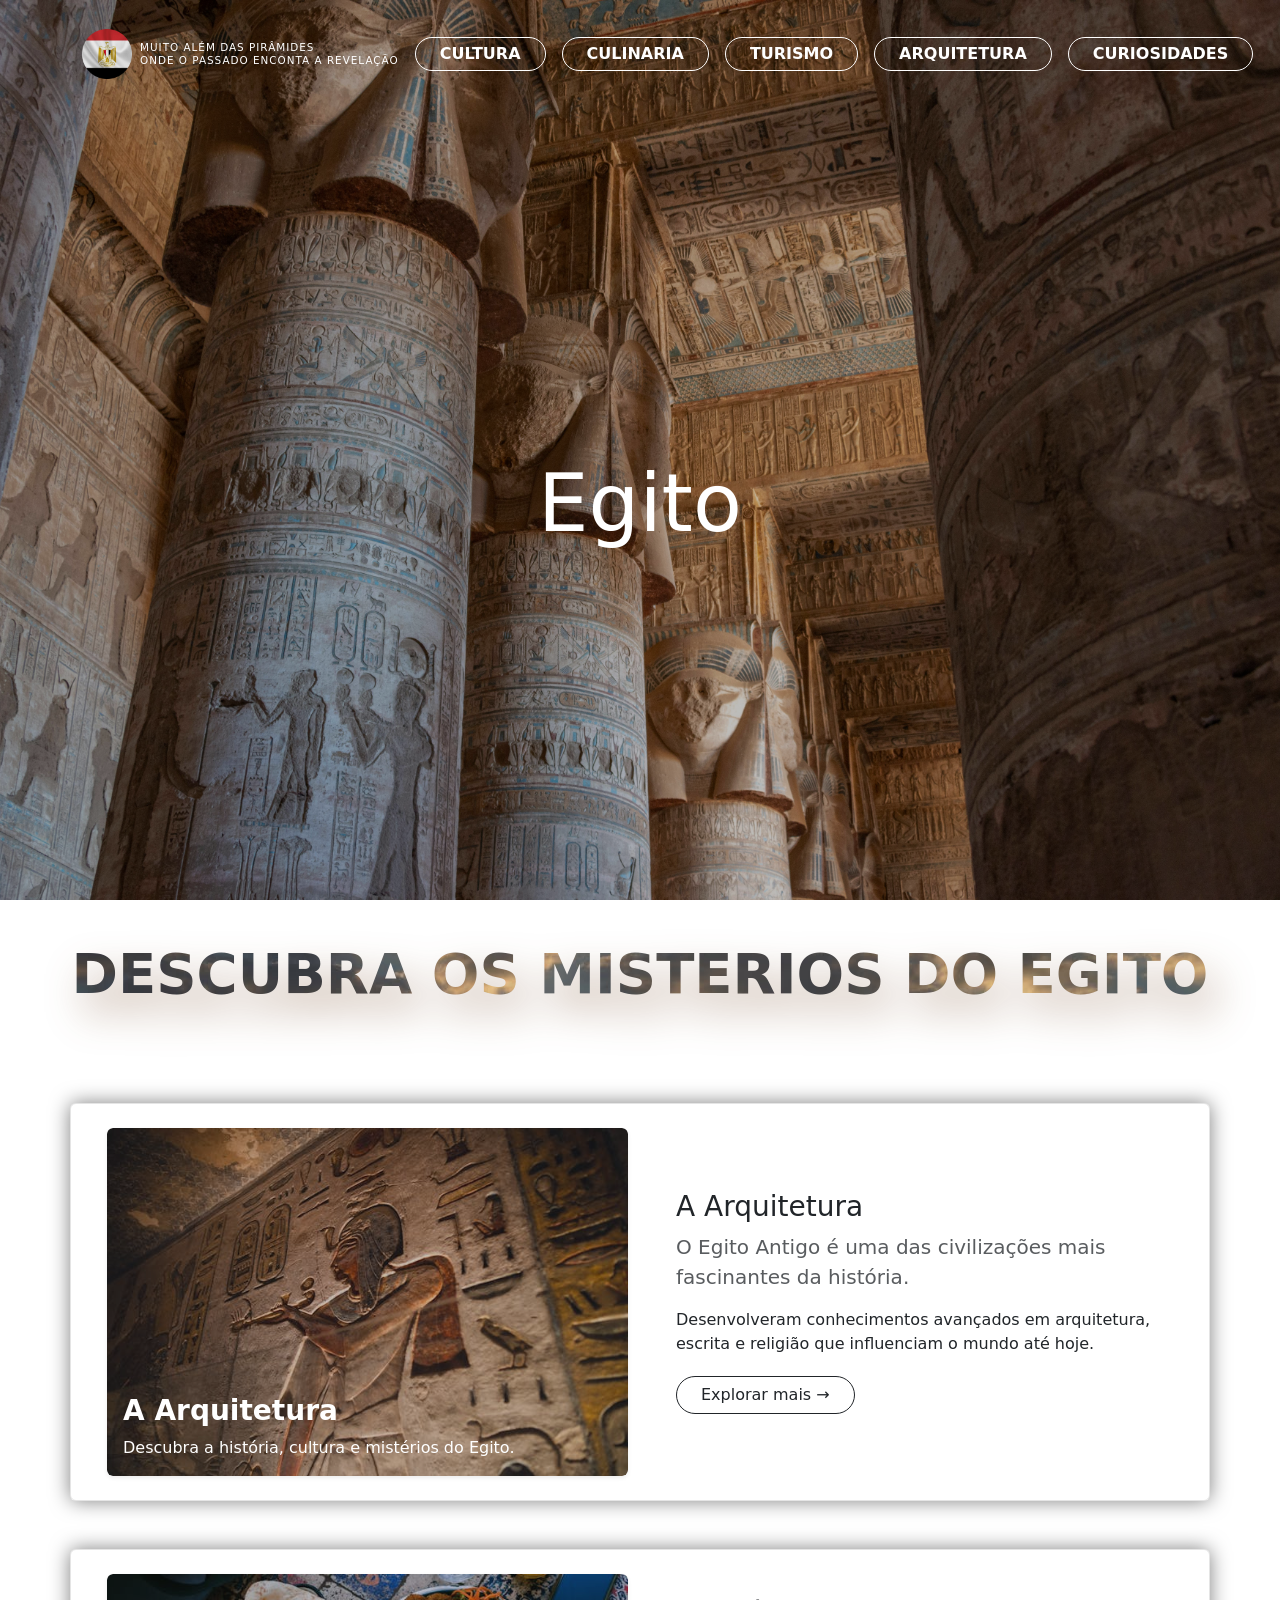
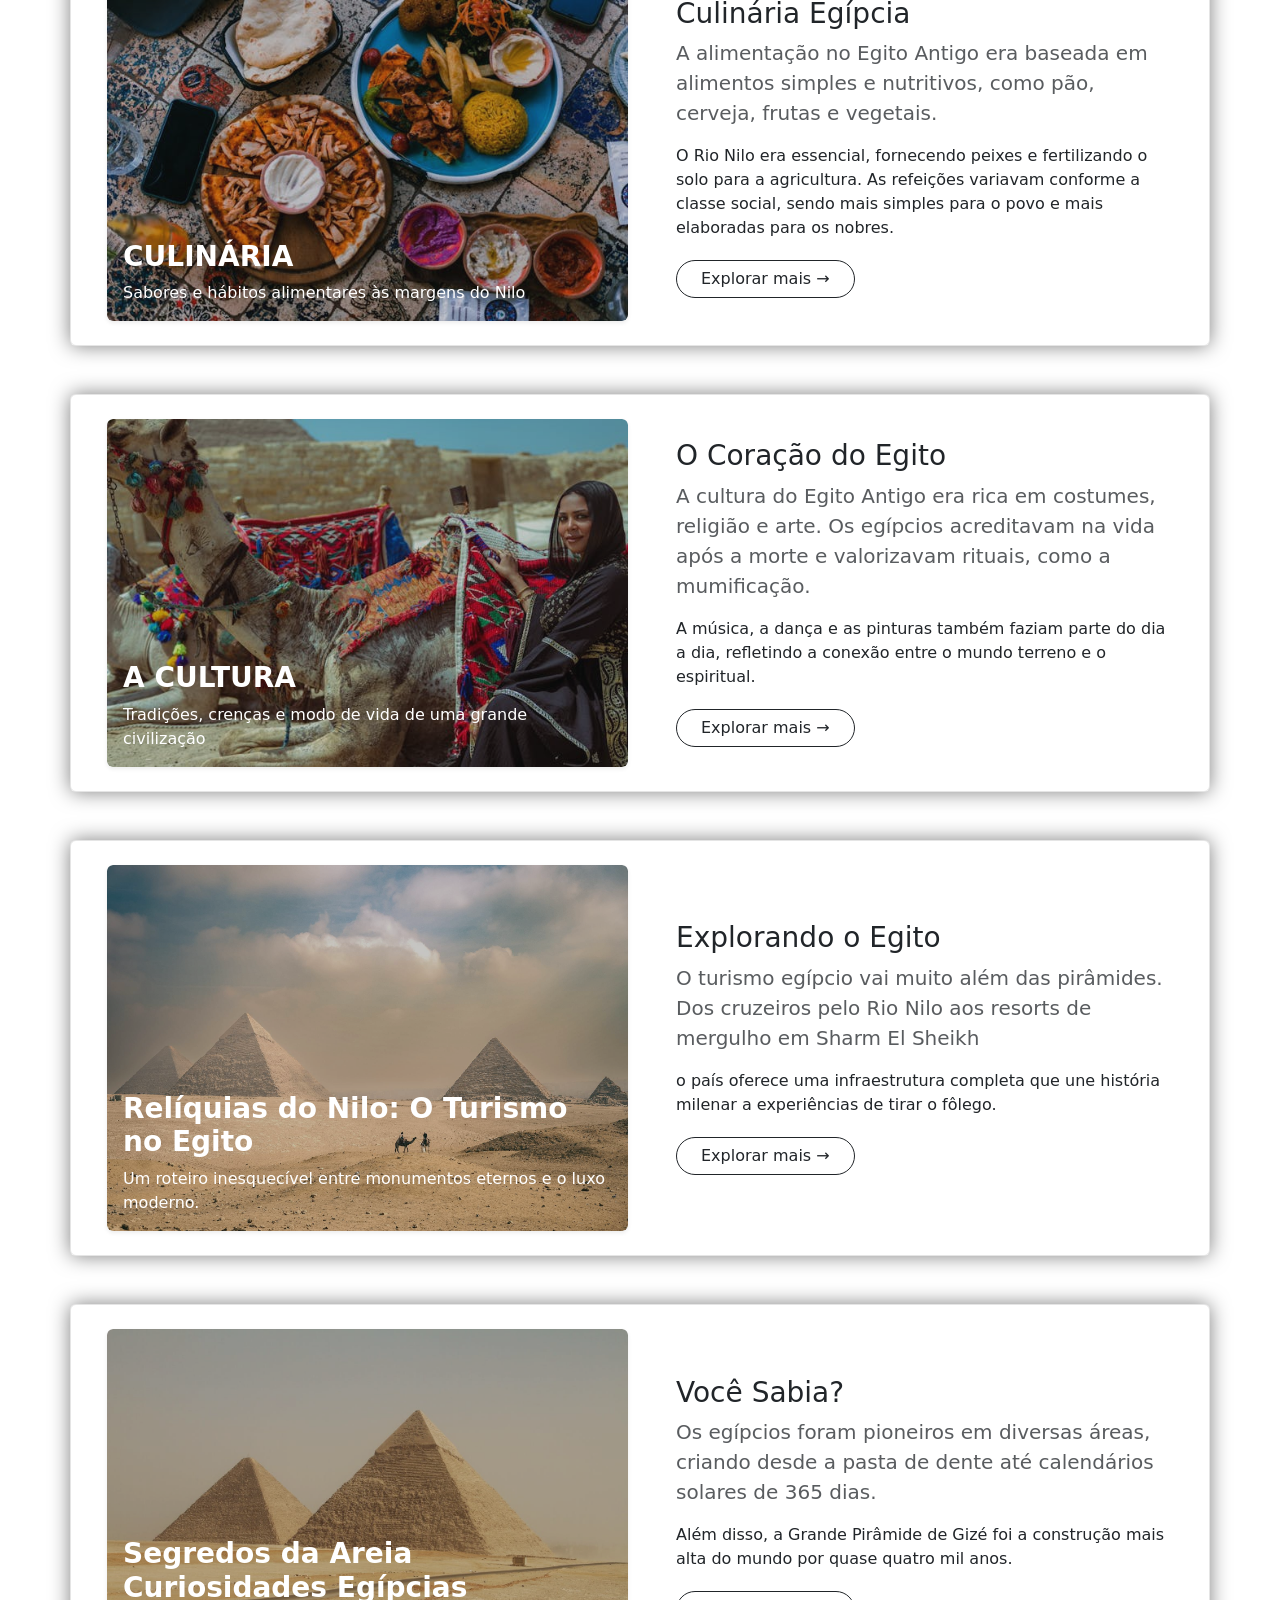
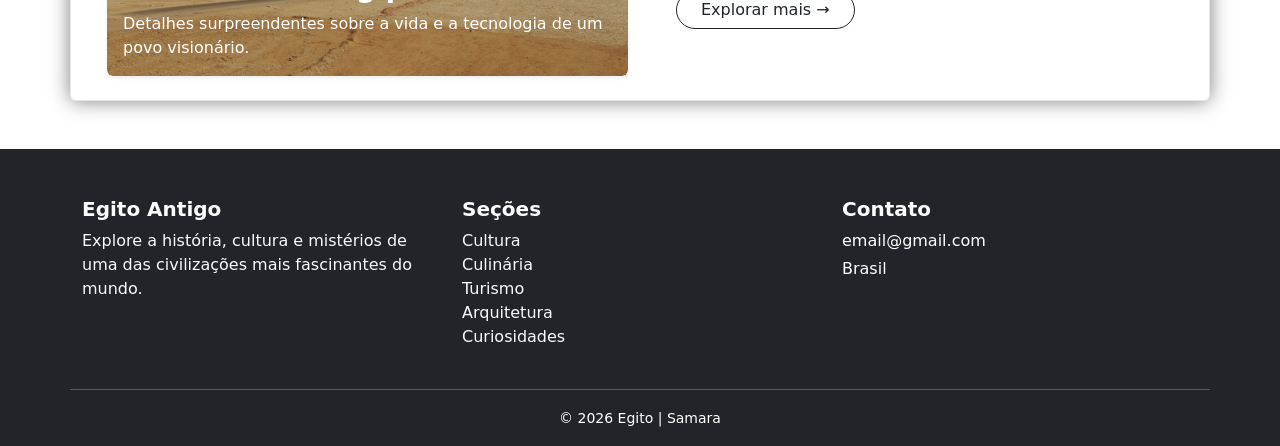
==== index.html @ e0610af1 "Página Home finalizada" ====
<!DOCTYPE html>
<html lang="pt-br">
<head>
    <meta charset="UTF-8">
    <meta name="viewport" content="width=device-width, initial-scale=1.0">
    <title>Home - Egito</title>
    
    <link rel="preload" href="assets/img/fundo2.jpg" fetchpriority="high">
    <link href="https://cdn.jsdelivr.net/npm/bootstrap@5.3.0/dist/css/bootstrap.min.css" rel="stylesheet">
    <link rel="stylesheet" href="assets/css/style.css">
</head>
<body>
    
    <header class="vh-100 position-relative d-flex flex-column overflow-hidden">
        
        <img src="assets/img/fundo2.jpg" 
             class="position-absolute top-0 start-0 w-100 h-100 object-fit-cover" 
             style="z-index: -2;" 
             alt="Fundo Egito" 
             fetchpriority="high">
        
        <div class="position-absolute top-0 start-0 w-100 h-100 bg-black opacity-25" style="z-index: -1;"></div>

        <nav class="navbar navbar-expand-lg navbar-dark bg-transparent py-4">
            <div class="container">
                <a class="navbar-brand d-flex align-items-center gap-2" href="index.html">
    
    <img src="assets/img/logo_bandeira.png" alt="Logo" width="50" height="50">

    <small class="lh-sm fw-light text-white" style="font-size: 0.65rem; letter-spacing: 1px;">
        MUITO ALÉM DAS PIRÂMIDES<br>
        ONDE O PASSADO ENCONTA A REVELAÇÃO
    </small>

</a>
                <button class="navbar-toggler" type="button" data-bs-toggle="collapse" data-bs-target="#navbarNav">
                    <span class="navbar-toggler-icon"></span>
                </button>
                <div class="collapse navbar-collapse" id="navbarNav">
                    <ul class="navbar-nav ms-auto align-items-center gap-3">
                        <li class="nav-item"><a class="nav-link border border-white rounded-pill px-4 py-1 small fw-bold text-white" href="pages/Cultura.html">CULTURA</a></li>
                        <li class="nav-item"><a class="nav-link border border-white rounded-pill px-4 py-1 small fw-bold text-white" href="pages/Culinaria.html">CULINARIA</a></li>
                        <li class="nav-item"><a class="nav-link border border-white rounded-pill px-4 py-1 small fw-bold text-white" href="pages/Turismo.html">TURISMO</a></li>
                        <li class="nav-item"><a class="nav-link border border-white rounded-pill px-4 py-1 small fw-bold text-white" href="pages/Arquitetura.html">ARQUITETURA</a></li>
                        <li class="nav-item"><a class="nav-link border border-white rounded-pill px-4 py-1 small fw-bold text-white" href="pages/Curiosidades.html">CURIOSIDADES</a></li>
                    </ul>
                </div>
            </div>
        </nav>

        <div class="container flex-grow-1 d-flex align-items-center justify-content-center">
            <div class="text-center">
                <h1 class="display-1 custom-font m-0 text-white ">Egito</h1>
            </div>
        </div>
    </header>

<!--informações da página-->
   <div class="container-fluid p-0">
    <div class="row g-0">
        <div class="col-12 text-center">
            <h1 class="texto-esfumado display-4 fw-black text-center">
                DESCUBRA OS MISTERIOS DO EGITO
            </h1>
        </div>
    </div>
</div>
</section>

<!--Bloco 1 Arquitetura-->
 <section class="container my-5">
  
  <div class="row align-items-center p-4 rounded mb-5" 
       style="box-shadow: 0 0 20px rgba(0, 0, 0, 0.5); border: 1px solid rgba(0,0,0,0.1);"> 
    <div class="col-md-6 mb-4 mb-md-0">
      <div class="card border-0 shadow-sm position-relative overflow-hidden">
        <img src="assets/img/fundo4.jpg" class="card-img rounded" alt="Egito Antigo">
        <div class="card-img-overlay d-flex flex-column justify-content-end bg-dark bg-opacity-25 text-white">
          <h3 class="card-title fw-bold">A Arquitetura</h3>
          <p class="card-text">Descubra a história, cultura e mistérios do Egito.</p>
        </div>
      </div>
    </div>
    <div class="col-md-6 text-md-start">
      <div class="ps-md-4">
        <h3>A Arquitetura</h3>
        <p class="lead fw-normal text-muted small">O Egito Antigo é uma das civilizações mais fascinantes da história.</p>
        <p>Desenvolveram conhecimentos avançados em arquitetura, escrita e religião que influenciam o mundo até hoje.</p>
        <div class="text-end text-md-start">
           <a href="pages/Arquitetura.html" class="btn btn-outline-dark mt-1 rounded-pill px-4">Explorar mais →</a>
        </div>
      </div>
    </div>
  </div>


<!--Bloco 2 Cúlinaria-->
  <div class="row align-items-center p-4 rounded mb-5" 
       style="box-shadow: 0 0 20px rgba(0, 0, 0, 0.5); border: 1px solid rgba(0,0,0,0.1);"> 
    <div class="col-md-6 mb-4 mb-md-0">
      <div class="card border-0 shadow-sm position-relative overflow-hidden">
        <img src="assets/img/comida.jpg" class="card-img rounded" alt="Vida no Nilo">
        <div class="card-img-overlay d-flex flex-column justify-content-end bg-dark bg-opacity-25 text-white">
          <h3 class="card-title fw-bold">CULINÁRIA</h3>
          <p class="card-text">Sabores e hábitos alimentares às margens do Nilo</p>
        </div>
      </div>
    </div>
    <div class="col-md-6 text-md-start">
      <div class="ps-md-4">
        <h3>Culinária Egípcia</h3>
        <p class="lead fw-normal text-muted small">A alimentação no Egito Antigo era baseada em alimentos simples e nutritivos, como pão, cerveja, frutas e vegetais. </p>
        <p>O Rio Nilo era essencial, fornecendo peixes e fertilizando o solo para a agricultura. As refeições variavam conforme a classe social, sendo mais simples para o povo e mais elaboradas para os nobres.</p>
        <div class="text-end text-md-start">
           <a href="pages/Culinaria.html" class="btn btn-outline-dark mt-1 rounded-pill px-4">Explorar mais →</a>
        </div>
      </div>
    </div>
  </div>

  <!--Bloco 3 Cultura-->
  <div class="row align-items-center p-4 rounded mb-5" 
       style="box-shadow: 0 0 20px rgba(0, 0, 0, 0.5); border: 1px solid rgba(0,0,0,0.1);"> 
    <div class="col-md-6 mb-4 mb-md-0">
      <div class="card border-0 shadow-sm position-relative overflow-hidden">
        <img src="assets/img/cultura.jpg" class="card-img rounded" alt="Vida no Nilo">
        <div class="card-img-overlay d-flex flex-column justify-content-end bg-dark bg-opacity-25 text-white">
          <h3 class="card-title fw-bold">A CULTURA</h3>
          <p class="card-text">Tradições, crenças e modo de vida de uma grande civilização</p>
        </div>
      </div>
    </div>
    <div class="col-md-6 text-md-start">
      <div class="ps-md-4">
        <h3>O Coração do Egito</h3>
        <p class="lead fw-normal text-muted small">A cultura do Egito Antigo era rica em costumes, religião e arte. Os egípcios acreditavam na vida após a morte e valorizavam rituais, como a mumificação.</p>
        <p>A música, a dança e as pinturas também faziam parte do dia a dia, refletindo a conexão entre o mundo terreno e o espiritual.</p>
        <div class="text-end text-md-start">
           <a href="pages/Cultura.html" class="btn btn-outline-dark mt-1 rounded-pill px-4">Explorar mais →</a>
        </div>
      </div>
    </div>
  </div>

  <!--Bloco 4 Turismo-->
  <div class="row align-items-center p-4 rounded mb-5" 
       style="box-shadow: 0 0 20px rgba(0, 0, 0, 0.5); border: 1px solid rgba(0,0,0,0.1);"> 
    <div class="col-md-6 mb-4 mb-md-0">
      <div class="card border-0 shadow-sm position-relative overflow-hidden">
        <img src="assets/img/fundo1.jpg" class="card-img rounded" alt="Vida no Nilo">
        <div class="card-img-overlay d-flex flex-column justify-content-end bg-dark bg-opacity-25 text-white">
          <h3 class="card-title fw-bold">Relíquias do Nilo: O Turismo no Egito</h3>
          <p class="card-text">Um roteiro inesquecível entre monumentos eternos e o luxo moderno.</p>
        </div>
      </div>
    </div>
    <div class="col-md-6 text-md-start">
      <div class="ps-md-4">
        <h3>Explorando o Egito</h3>
        <p class="lead fw-normal text-muted small">O turismo egípcio vai muito além das pirâmides. Dos cruzeiros pelo Rio Nilo aos resorts de mergulho em Sharm El Sheikh</p>
        <p>o país oferece uma infraestrutura completa que une história milenar a experiências de tirar o fôlego.</p>
        <div class="text-end text-md-start">
           <a href="pages/Turismo.html" class="btn btn-outline-dark mt-1 rounded-pill px-4">Explorar mais →</a>
        </div>
      </div>
    </div>
  </div>

  <!--Bloco 5 Curiosidades-->
  <div class="row align-items-center p-4 rounded mb-5" 
       style="box-shadow: 0 0 20px rgba(0, 0, 0, 0.5); border: 1px solid rgba(0,0,0,0.1);"> 
    <div class="col-md-6 mb-4 mb-md-0">
      <div class="card border-0 shadow-sm position-relative overflow-hidden">
        <img src="assets/img/piramides.jpg" class="card-img rounded" alt="Vida no Nilo">
        <div class="card-img-overlay d-flex flex-column justify-content-end bg-dark bg-opacity-25 text-white">
          <h3 class="card-title fw-bold">Segredos da Areia Curiosidades Egípcias</h3>
          <p class="card-text">Detalhes surpreendentes sobre a vida e a tecnologia de um povo visionário.</p>
        </div>
      </div>
    </div>
    <div class="col-md-6 text-md-start">
      <div class="ps-md-4">
        <h3>Você Sabia?</h3>
        <p class="lead fw-normal text-muted small">Os egípcios foram pioneiros em diversas áreas, criando desde a pasta de dente até calendários solares de 365 dias.</p>
        <p>Além disso, a Grande Pirâmide de Gizé foi a construção mais alta do mundo por quase quatro mil anos.</p>
        <div class="text-end text-md-start">
           <a href="pages/Curiosidades.html" class="btn btn-outline-dark mt-1 rounded-pill px-4">Explorar mais →</a>
        </div>
      </div>
    </div>
  </div>
</section>


<!-- Roda pé -->
<footer class="bg-dark text-white pt-5 pb-3">
  <div class="container">
    <div class="row">

      
      <div class="col-md-4 mb-4">
        <h5 class="fw-bold">Egito Antigo</h5>
        <p class="text-light">
          Explore a história, cultura e mistérios de uma das civilizações mais fascinantes do mundo.
        </p>
      </div>

     
      <div class="col-md-4 mb-4">
        <h5 class="fw-bold">Seções</h5>
        <ul class="list-unstyled">
          <li><a href="pages/Cultura.html" class="text-decoration-none text-light">Cultura</a></li>
          <li><a href="pages/Culinaria.html" class="text-decoration-none text-light">Culinária</a></li>
          <li><a href="pages/Turismo.html" class="text-decoration-none text-light">Turismo</a></li>
          <li><a href="pages/Arquitetura.html" class="text-decoration-none text-light">Arquitetura</a></li>
          <li><a href="pages/Curiosidades.html" class="text-decoration-none text-light">Curiosidades</a></li>
        </ul>
      </div>

   
      <div class="col-md-4 mb-4">
        <h5 class="fw-bold">Contato</h5>
        <p class="mb-1">email@gmail.com</p>
        <p class="mb-1">Brasil</p>
    </div>

    <hr class="border-light">
    <div class="text-center">
      <small>© 2026 Egito  | Samara </small>
    </div>
  </div>
</footer>

    <script src="https://cdn.jsdelivr.net/npm/bootstrap@5.3.0/dist/js/bootstrap.bundle.min.js"></script>
</body>
</html>
---- assets/css/style.css ----
footer a:hover {
  color: #d4af37 !important;
}

footer {
  background-color: #2c1b12; 
}
.texto-esfumado {
        /* Imagem do fundo do texto */
        background-image: url('../img/ceu.jpg');
        background-size: cover;
        background-clip: text;
        -webkit-background-clip: text;
        color: transparent;
        -webkit-text-fill-color: transparent;

        /* Esfumado e deslocamento da cor */
        filter: drop-shadow(10px 20px 20px rgba(99, 47, 7, 0.4));

        line-height: 1.2;
        font-weight: 750;
        padding: 40px;
    }
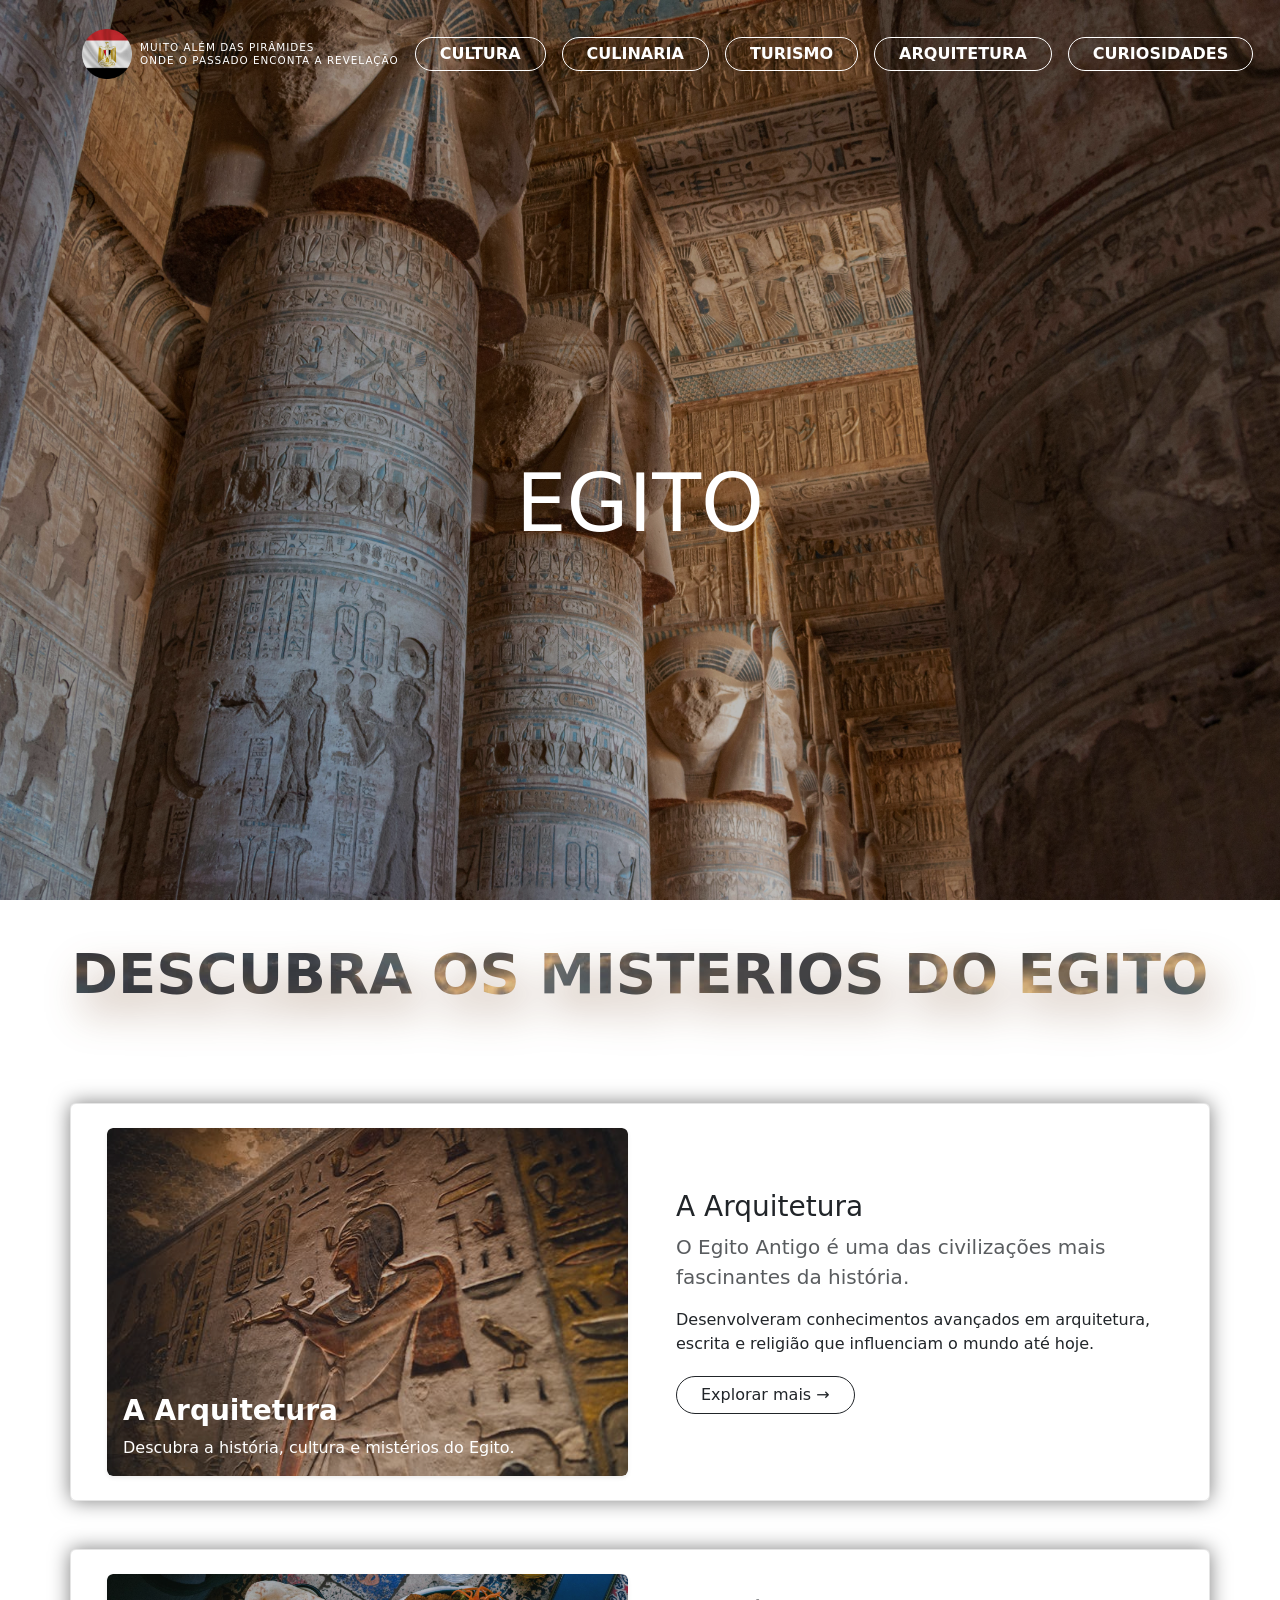
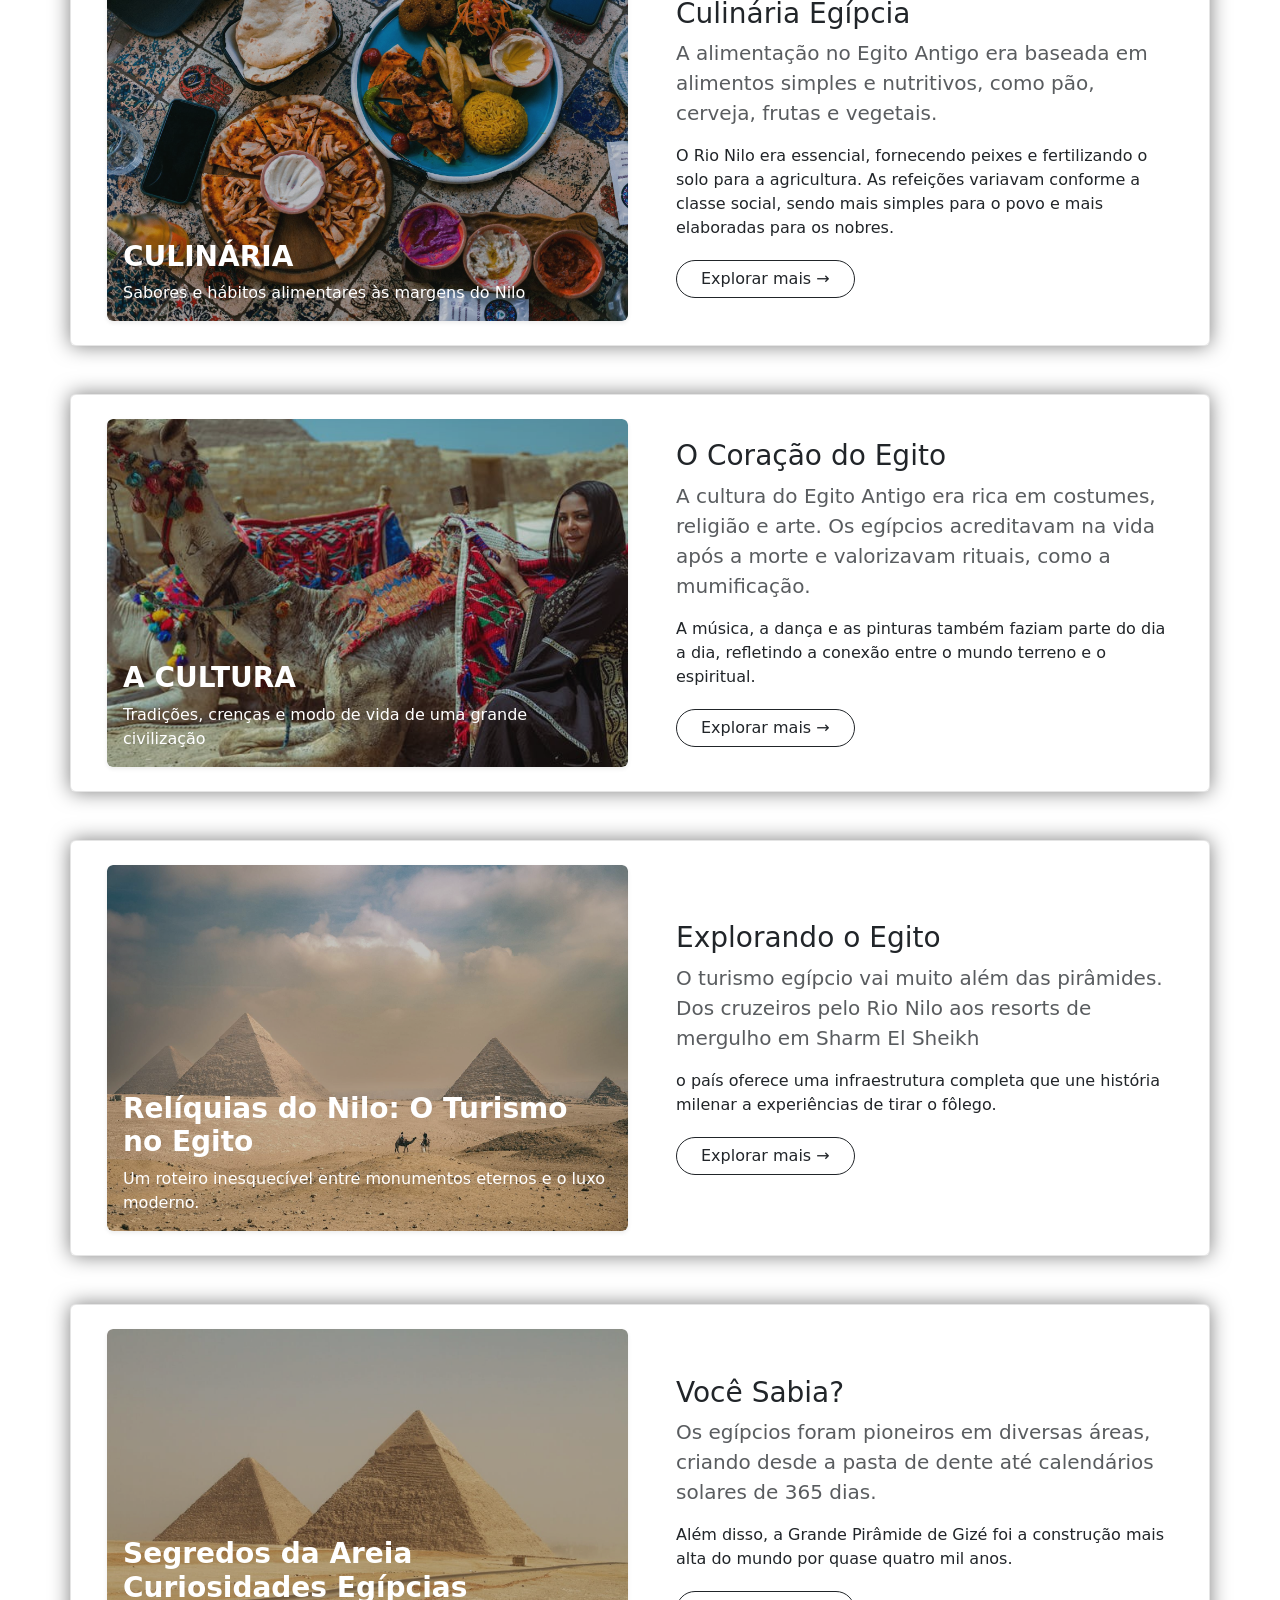
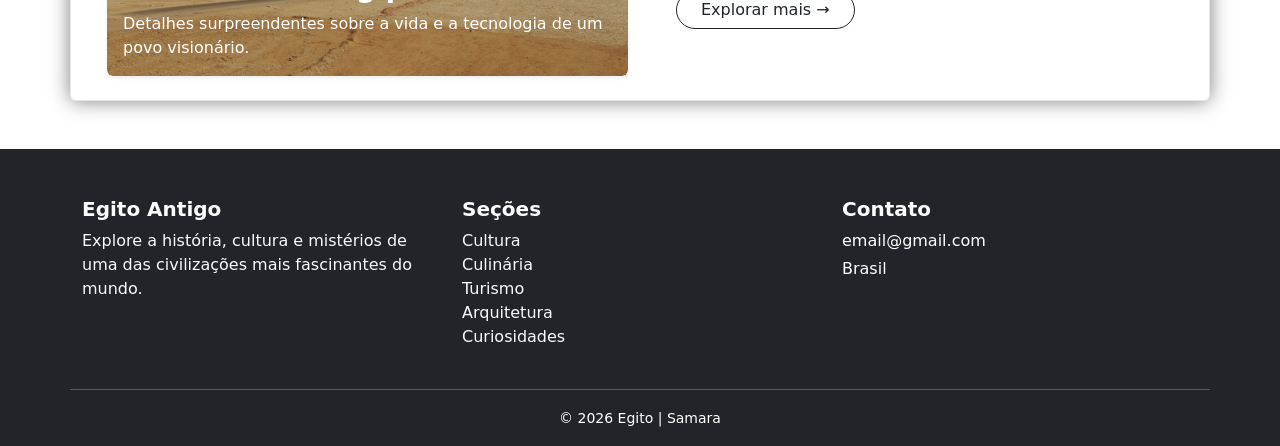
==== commit 1fc4cadd: "Novas alterações para o site" ====
--- a/index.html
+++ b/index.html
@@ -7,6 +7,7 @@
     
     <link rel="preload" href="assets/img/fundo2.jpg" fetchpriority="high">
     <link href="https://cdn.jsdelivr.net/npm/bootstrap@5.3.0/dist/css/bootstrap.min.css" rel="stylesheet">
+    <link rel="icon" href="assets/img/logo_bandeira.png" >
     <link rel="stylesheet" href="assets/css/style.css">
 </head>
 <body>
@@ -27,7 +28,7 @@
     
     <img src="assets/img/logo_bandeira.png" alt="Logo" width="50" height="50">
 
-    <small class="lh-sm fw-light text-white" style="font-size: 0.65rem; letter-spacing: 1px;">
+    <small class="lh-sm fw-normal text-white" style="font-size: 0.65rem; letter-spacing: 1px;">
         MUITO ALÉM DAS PIRÂMIDES<br>
         ONDE O PASSADO ENCONTA A REVELAÇÃO
     </small>
@@ -50,7 +51,7 @@
 
         <div class="container flex-grow-1 d-flex align-items-center justify-content-center">
             <div class="text-center">
-                <h1 class="display-1 custom-font m-0 text-white ">Egito</h1>
+                <h1 class="display-1 custom-font m-0 text-white fw-normal">EGITO</h1>
             </div>
         </div>
     </header>
@@ -99,7 +100,7 @@
        style="box-shadow: 0 0 20px rgba(0, 0, 0, 0.5); border: 1px solid rgba(0,0,0,0.1);"> 
     <div class="col-md-6 mb-4 mb-md-0">
       <div class="card border-0 shadow-sm position-relative overflow-hidden">
-        <img src="assets/img/comida.jpg" class="card-img rounded" alt="Vida no Nilo">
+        <img src="assets/img/comidas.jpg" class="card-img rounded" alt="Vida no Nilo">
         <div class="card-img-overlay d-flex flex-column justify-content-end bg-dark bg-opacity-25 text-white">
           <h3 class="card-title fw-bold">CULINÁRIA</h3>
           <p class="card-text">Sabores e hábitos alimentares às margens do Nilo</p>
--- a/assets/css/style.css
+++ b/assets/css/style.css
@@ -22,3 +22,27 @@
         font-weight: 750;
         padding: 40px;
     }
+
+.marketing .col-lg-4 {
+  margin-bottom: 1.5rem;
+  text-align: center;
+  padding: 40px;
+}
+.marketing h2 {
+  font-weight: 400;
+  padding: 20px;
+}
+.marketing .col-lg-4 p {
+  margin-right: .75rem;
+  margin-left: .75rem;
+}
+
+.featurette-divider {
+  margin: 5rem 0; 
+}
+
+.featurette-heading {
+  font-weight: 300;
+  line-height: 1;
+}
+
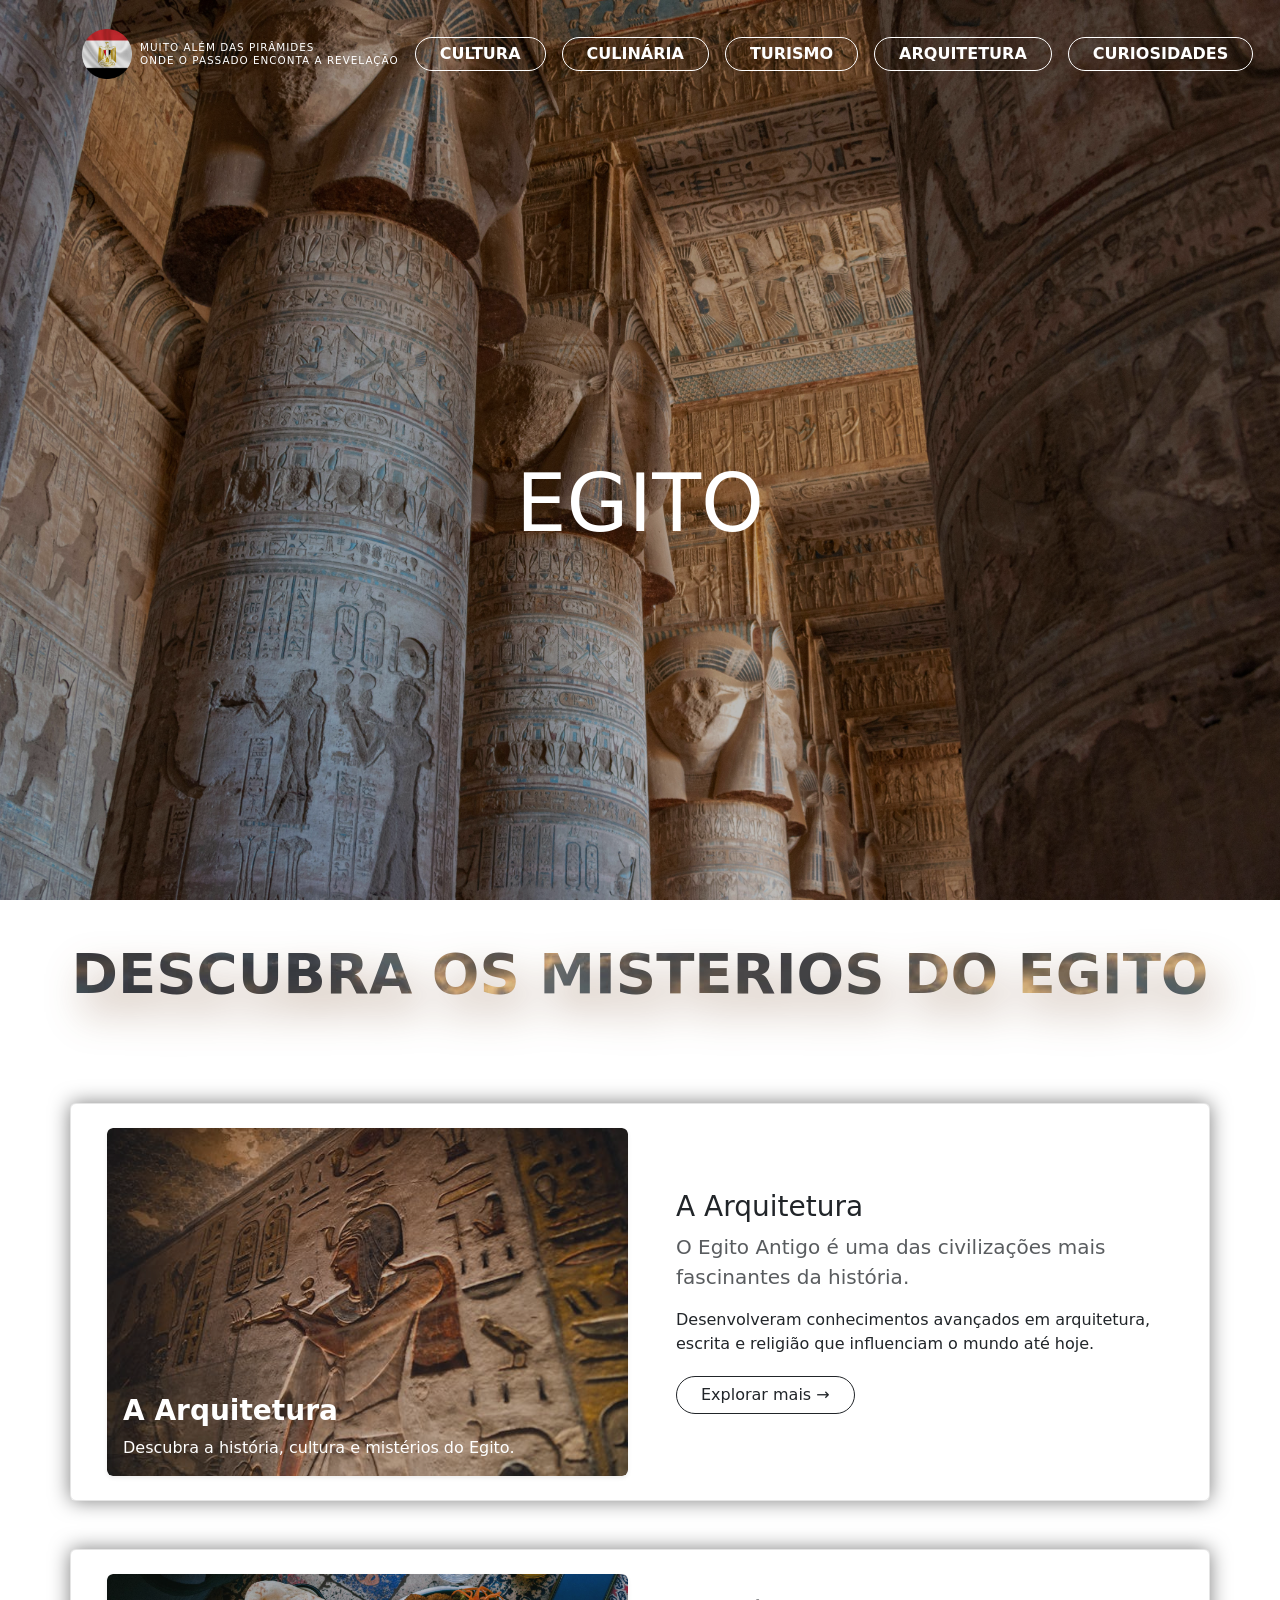
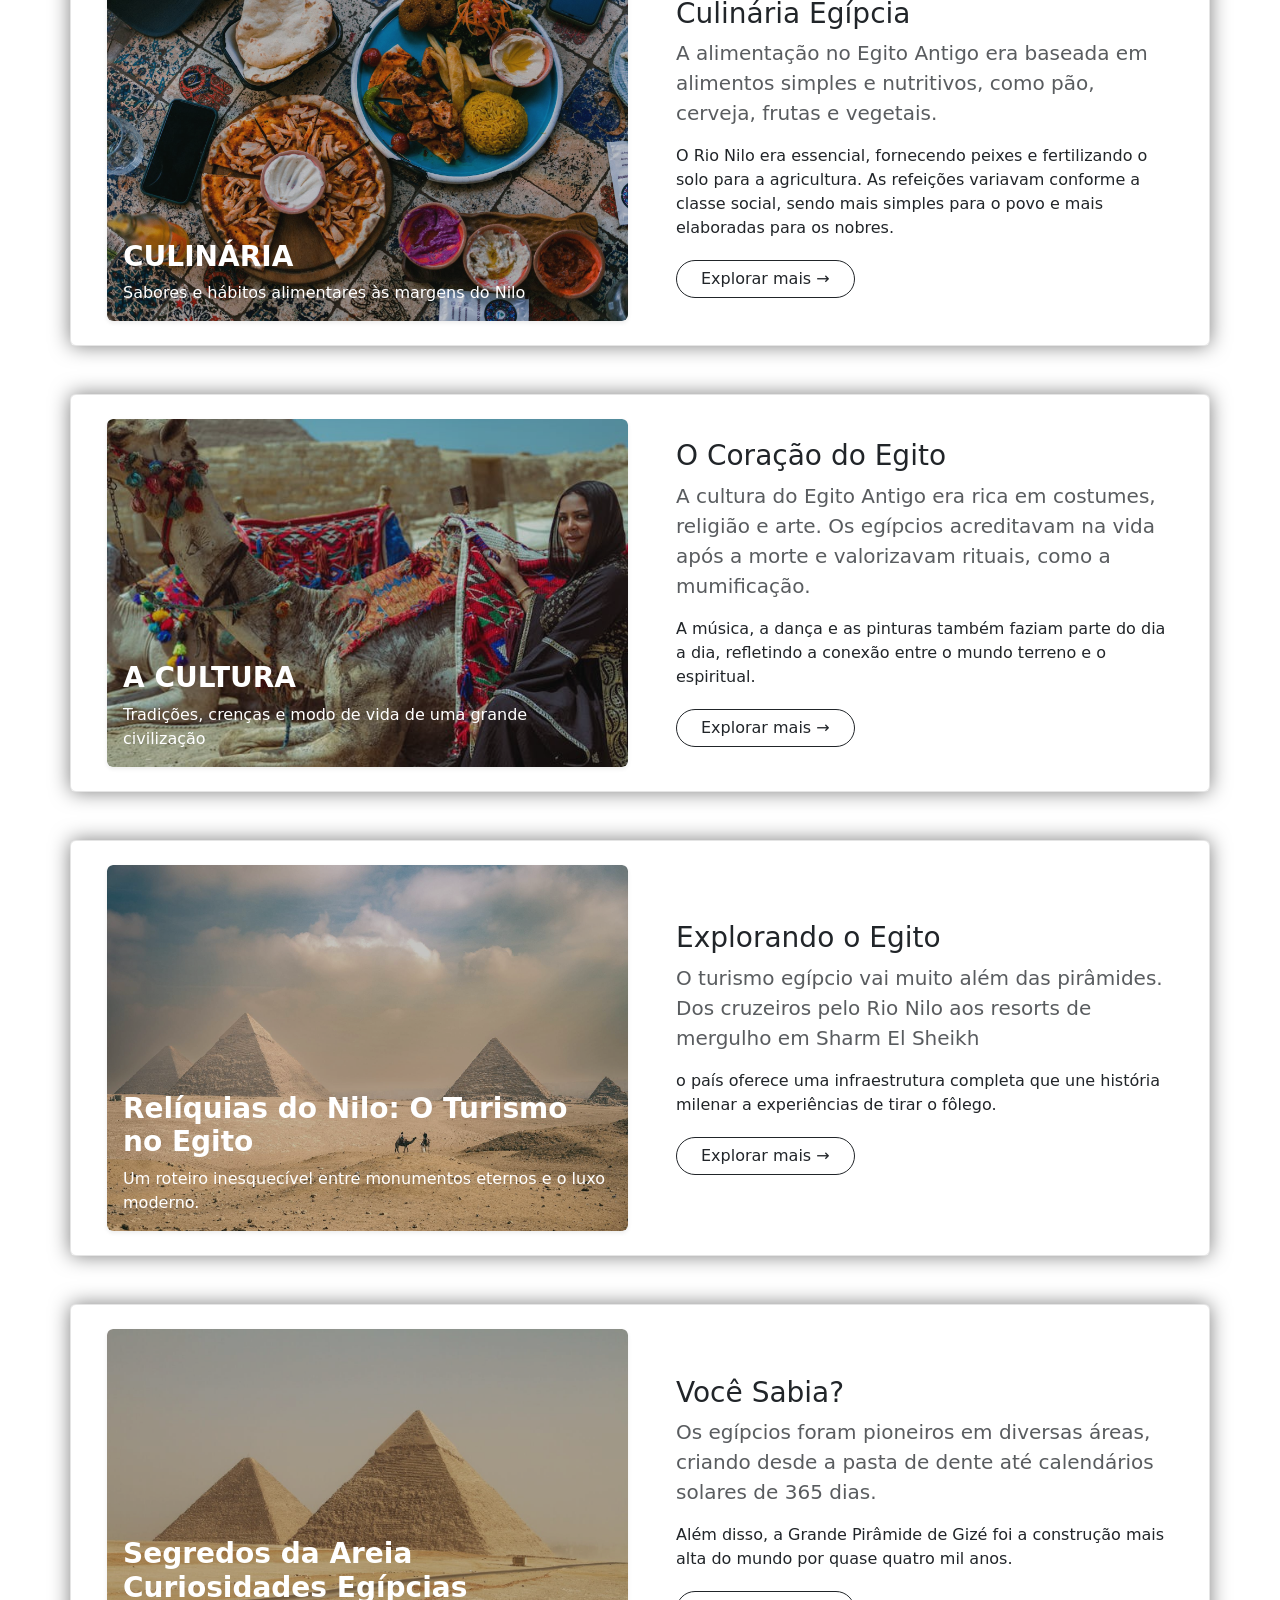
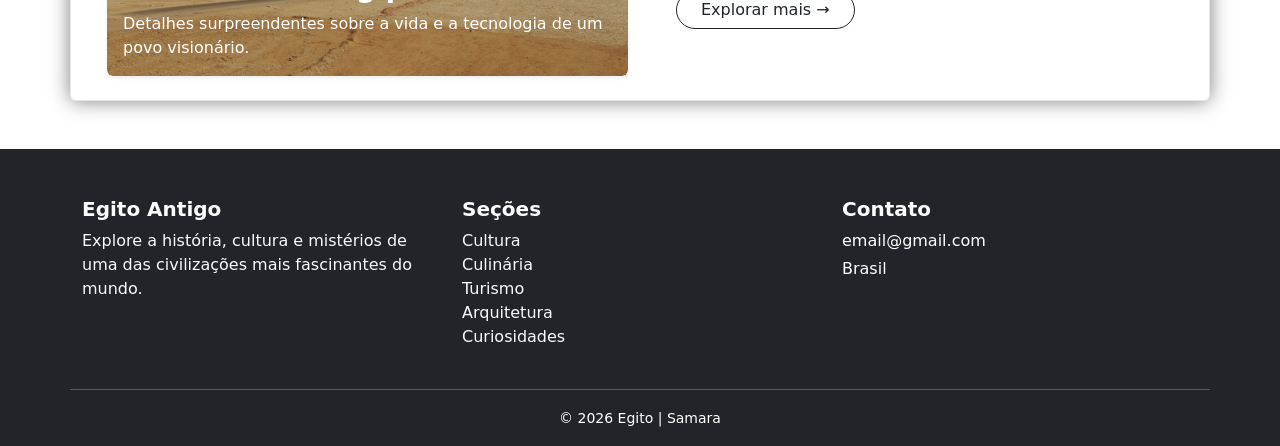
==== commit 1245a5aa: "Site finalizado" ====
--- a/index.html
+++ b/index.html
@@ -40,7 +40,7 @@
                 <div class="collapse navbar-collapse" id="navbarNav">
                     <ul class="navbar-nav ms-auto align-items-center gap-3">
                         <li class="nav-item"><a class="nav-link border border-white rounded-pill px-4 py-1 small fw-bold text-white" href="pages/Cultura.html">CULTURA</a></li>
-                        <li class="nav-item"><a class="nav-link border border-white rounded-pill px-4 py-1 small fw-bold text-white" href="pages/Culinaria.html">CULINARIA</a></li>
+                        <li class="nav-item"><a class="nav-link border border-white rounded-pill px-4 py-1 small fw-bold text-white" href="pages/Culinaria.html">CULINÁRIA</a></li>
                         <li class="nav-item"><a class="nav-link border border-white rounded-pill px-4 py-1 small fw-bold text-white" href="pages/Turismo.html">TURISMO</a></li>
                         <li class="nav-item"><a class="nav-link border border-white rounded-pill px-4 py-1 small fw-bold text-white" href="pages/Arquitetura.html">ARQUITETURA</a></li>
                         <li class="nav-item"><a class="nav-link border border-white rounded-pill px-4 py-1 small fw-bold text-white" href="pages/Curiosidades.html">CURIOSIDADES</a></li>
